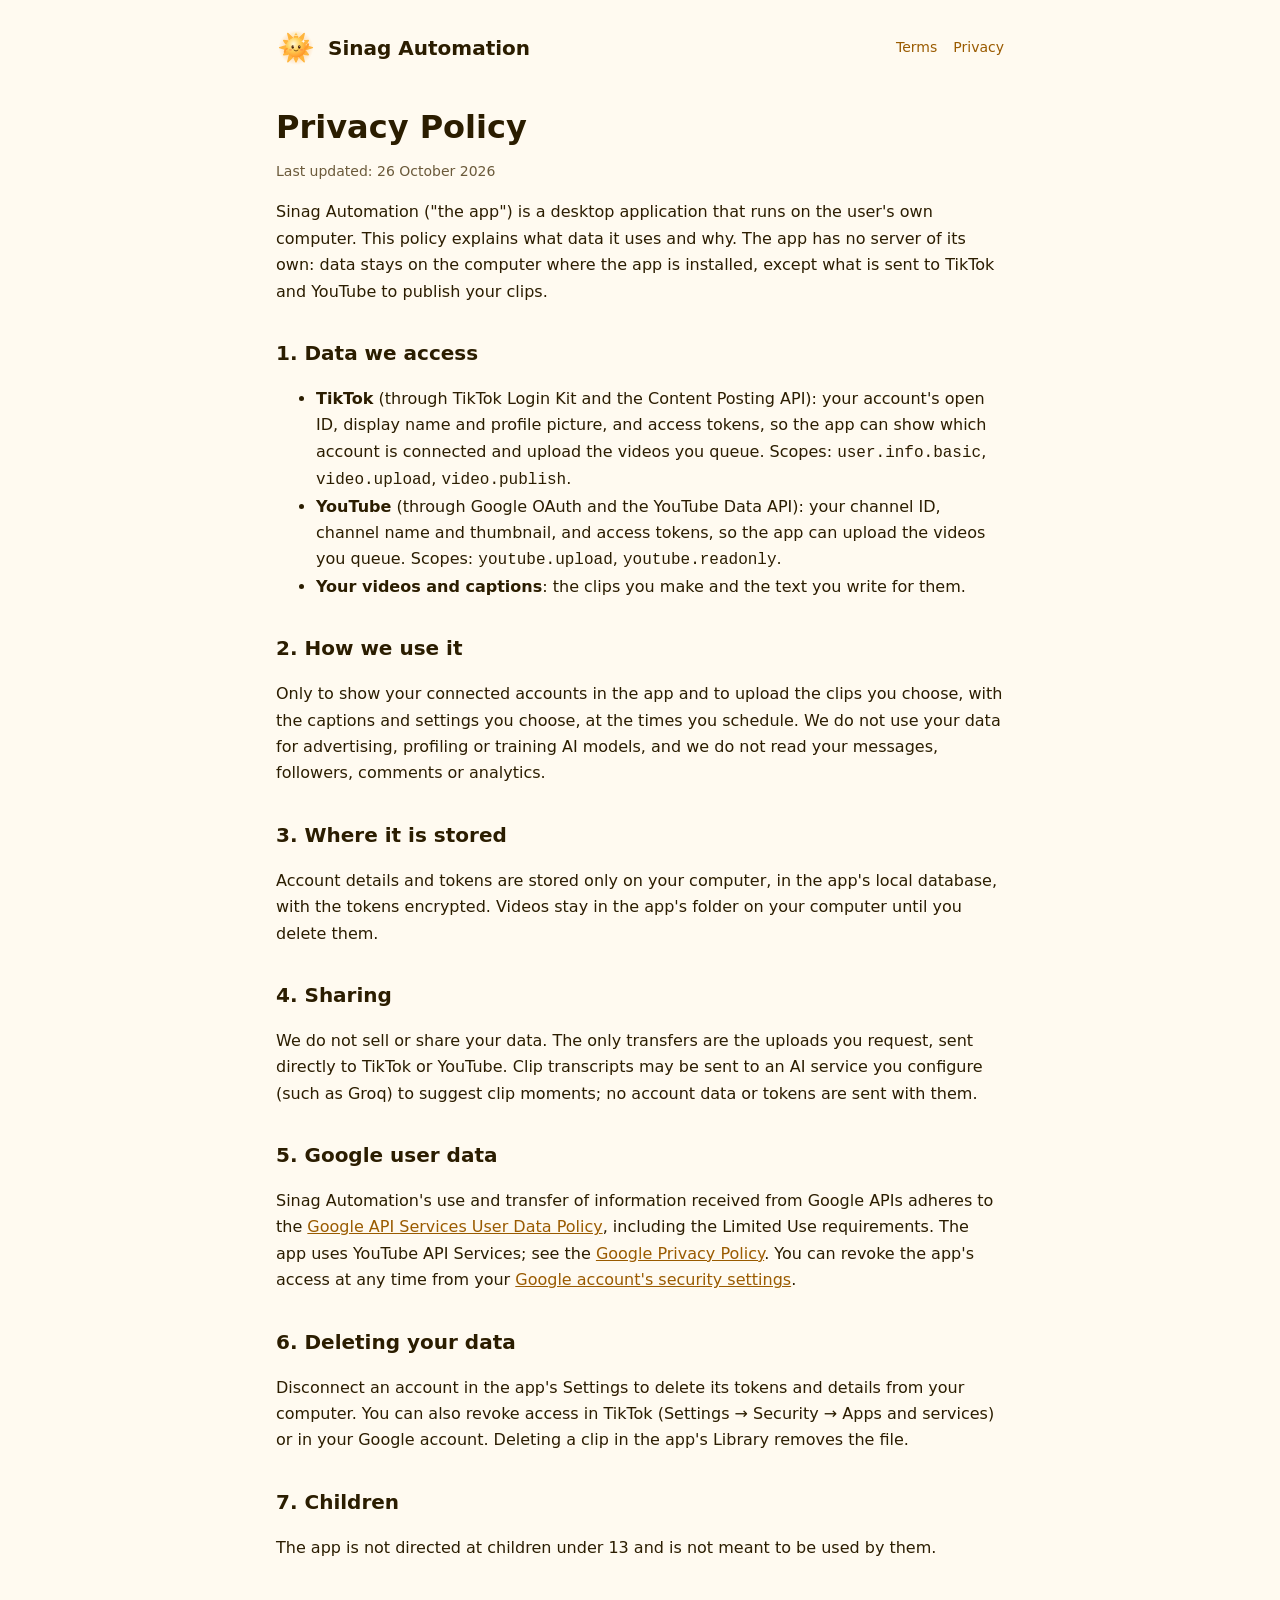
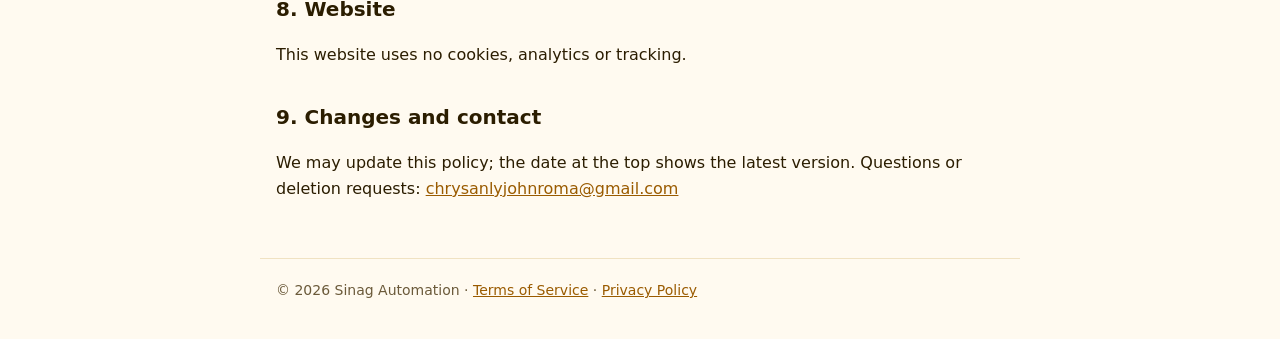
==== privacy.html/index.html @ 179d9f50 "Serve privacy.html/ and terms.html/ as folders so TikTok's URL-prefix verification files sit under t" ====
<!doctype html>
<html lang="en">
<head>
<meta charset="utf-8">
<meta name="viewport" content="width=device-width, initial-scale=1">
<title>Privacy Policy · Sinag Automation</title>
<link rel="icon" href="../sinag.svg" type="image/svg+xml">
<link rel="stylesheet" href="../style.css">
</head>
<body>
<header>
  <img src="../sinag.svg" alt="" width="40" height="40">
  <a href="../">Sinag Automation</a>
  <nav><a href="../terms.html/">Terms</a><a href="../privacy.html/">Privacy</a></nav>
</header>
<main>
  <h1>Privacy Policy</h1>
  <p class="muted">Last updated: 26 October 2026</p>

  <p>Sinag Automation ("the app") is a desktop application that runs on the user's own computer. This
  policy explains what data it uses and why. The app has no server of its own: data stays on the
  computer where the app is installed, except what is sent to TikTok and YouTube to publish your clips.</p>

  <h2>1. Data we access</h2>
  <ul>
    <li><b>TikTok</b> (through TikTok Login Kit and the Content Posting API): your account's open ID,
    display name and profile picture, and access tokens, so the app can show which account is connected
    and upload the videos you queue. Scopes: <code>user.info.basic</code>, <code>video.upload</code>,
    <code>video.publish</code>.</li>
    <li><b>YouTube</b> (through Google OAuth and the YouTube Data API): your channel ID, channel name
    and thumbnail, and access tokens, so the app can upload the videos you queue. Scopes:
    <code>youtube.upload</code>, <code>youtube.readonly</code>.</li>
    <li><b>Your videos and captions</b>: the clips you make and the text you write for them.</li>
  </ul>

  <h2>2. How we use it</h2>
  <p>Only to show your connected accounts in the app and to upload the clips you choose, with the
  captions and settings you choose, at the times you schedule. We do not use your data for advertising,
  profiling or training AI models, and we do not read your messages, followers, comments or analytics.</p>

  <h2>3. Where it is stored</h2>
  <p>Account details and tokens are stored only on your computer, in the app's local database, with the
  tokens encrypted. Videos stay in the app's folder on your computer until you delete them.</p>

  <h2>4. Sharing</h2>
  <p>We do not sell or share your data. The only transfers are the uploads you request, sent directly to
  TikTok or YouTube. Clip transcripts may be sent to an AI service you configure (such as Groq) to suggest
  clip moments; no account data or tokens are sent with them.</p>

  <h2>5. Google user data</h2>
  <p>Sinag Automation's use and transfer of information received from Google APIs adheres to the
  <a href="https://developers.google.com/terms/api-services-user-data-policy">Google API Services User
  Data Policy</a>, including the Limited Use requirements. The app uses YouTube API Services; see the
  <a href="https://policies.google.com/privacy">Google Privacy Policy</a>. You can revoke the app's access
  at any time from your <a href="https://myaccount.google.com/permissions">Google account's security
  settings</a>.</p>

  <h2>6. Deleting your data</h2>
  <p>Disconnect an account in the app's Settings to delete its tokens and details from your computer.
  You can also revoke access in TikTok (Settings → Security → Apps and services) or in your Google
  account. Deleting a clip in the app's Library removes the file.</p>

  <h2>7. Children</h2>
  <p>The app is not directed at children under 13 and is not meant to be used by them.</p>

  <h2>8. Website</h2>
  <p>This website uses no cookies, analytics or tracking.</p>

  <h2>9. Changes and contact</h2>
  <p>We may update this policy; the date at the top shows the latest version. Questions or deletion
  requests: <a href="mailto:chrysanlyjohnroma@gmail.com">chrysanlyjohnroma@gmail.com</a></p>
</main>
<footer>© 2026 Sinag Automation · <a href="../terms.html/">Terms of Service</a> · <a href="../privacy.html/">Privacy Policy</a></footer>
</body>
</html>
---- style.css ----
:root { --bg:#fffaf0; --ink:#2b1d00; --muted:#6b5a3a; --gold:#f2a516; --line:#f0e2c2; --link:#9a5b00; }
@media (prefers-color-scheme: dark) { :root { --bg:#17130a; --ink:#f5ecd8; --muted:#bfae8a; --line:#3a2f17; --link:#f5b740; } }
* { box-sizing:border-box; }
body { margin:0; background:var(--bg); color:var(--ink); font:16px/1.65 system-ui, -apple-system, "Segoe UI", sans-serif; }
main, header, footer { max-width:760px; margin:0 auto; padding:0 16px; }
header { display:flex; align-items:center; gap:12px; padding-top:28px; }
header a { color:var(--ink); text-decoration:none; font-weight:700; font-size:20px; }
nav { margin-left:auto; display:flex; gap:16px; font-size:14px; }
nav a { font-weight:500; font-size:14px; color:var(--link); }
h1 { font-size:32px; line-height:1.2; margin:40px 0 8px; }
h2 { font-size:20px; margin:32px 0 8px; }
p, li { color:var(--ink); }
.muted { color:var(--muted); font-size:14px; }
a { color:var(--link); }
.card { border:1px solid var(--line); border-radius:14px; padding:16px 20px; margin:24px 0; }
footer { border-top:1px solid var(--line); margin-top:56px; padding:20px 16px 40px; font-size:14px; color:var(--muted); }
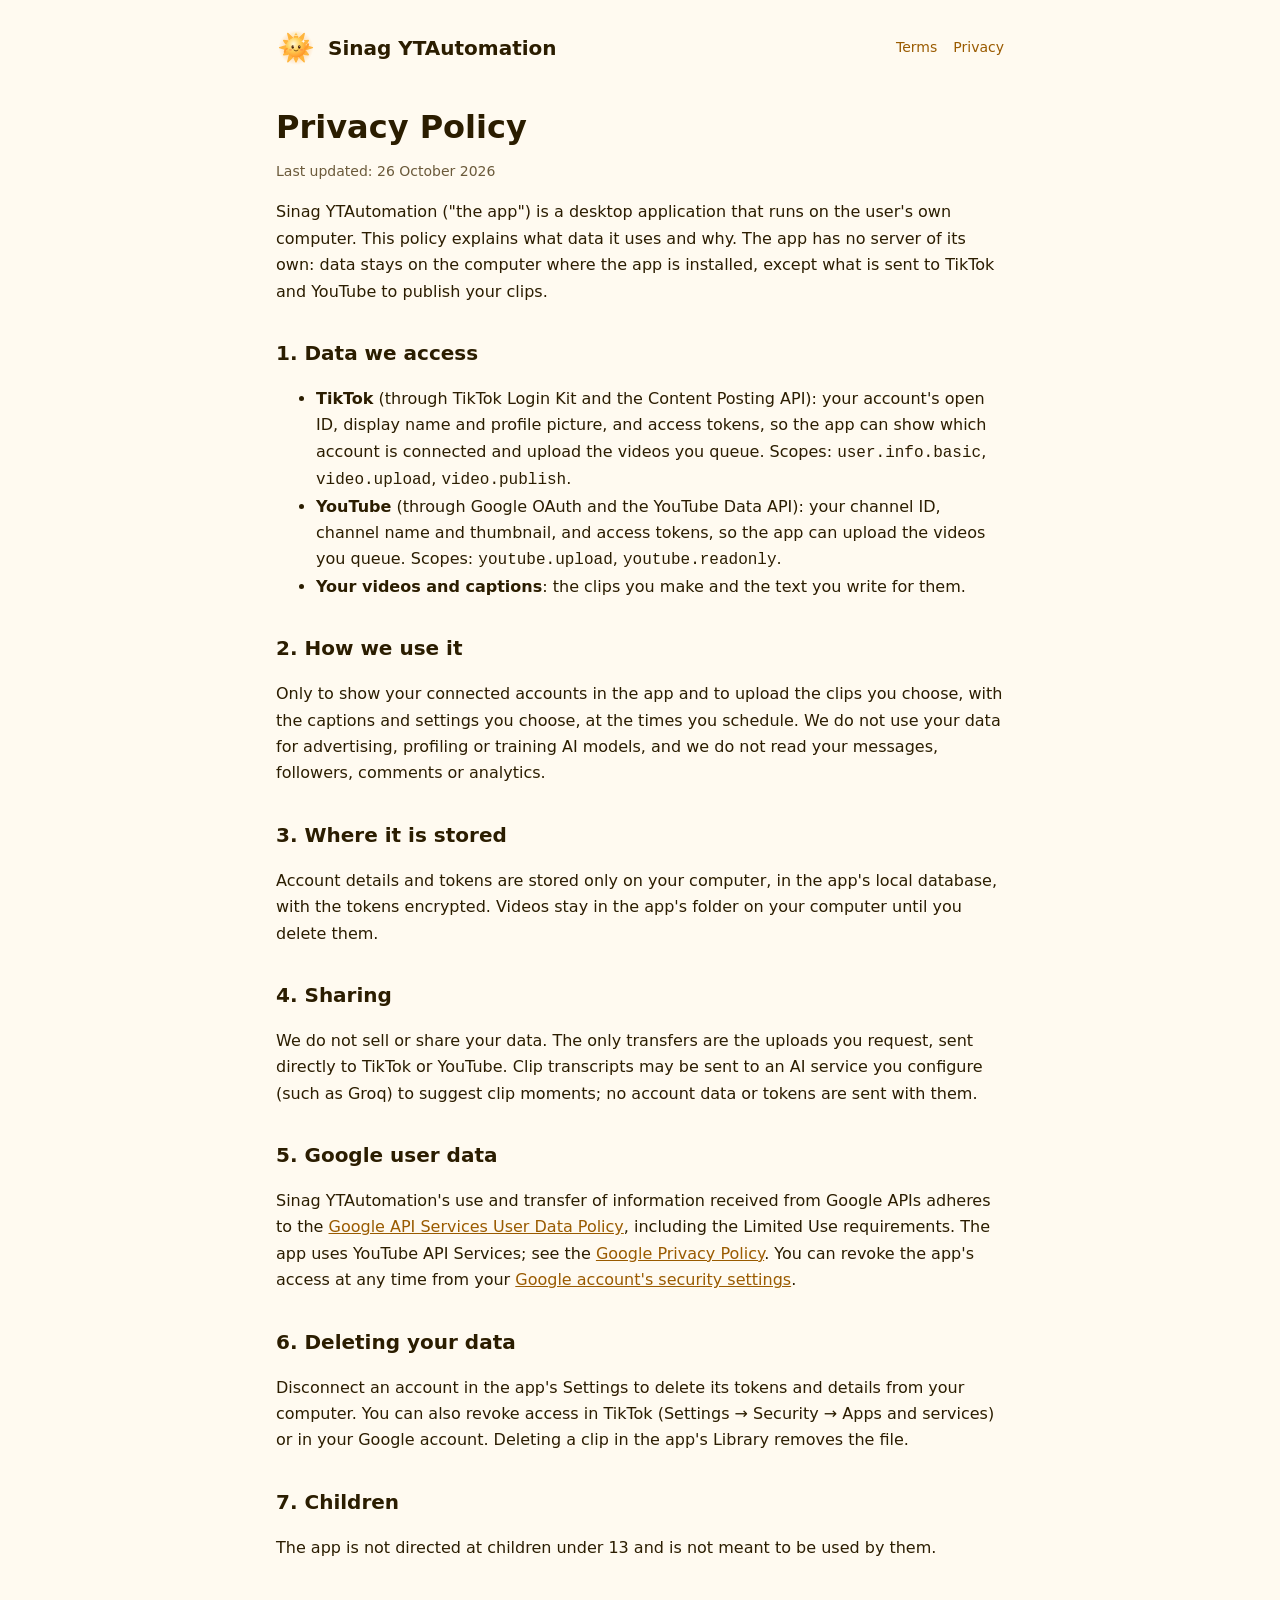
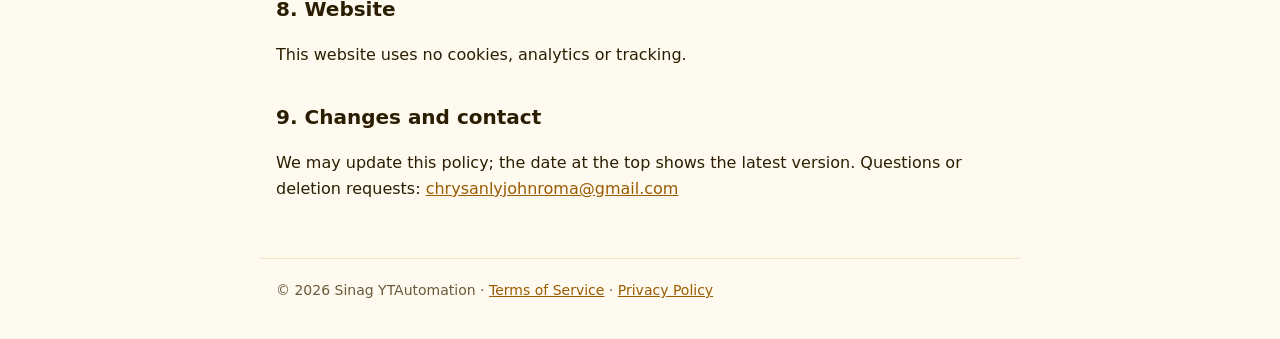
==== commit 74a73bdc: "Rename to Sinag YTAutomation; add the https TikTok sign-in bridge (forwards only to 127.0.0.1:47380)" ====
--- a/privacy.html/index.html
+++ b/privacy.html/index.html
@@ -3,21 +3,21 @@
 <head>
 <meta charset="utf-8">
 <meta name="viewport" content="width=device-width, initial-scale=1">
-<title>Privacy Policy · Sinag Automation</title>
+<title>Privacy Policy · Sinag YTAutomation</title>
 <link rel="icon" href="../sinag.svg" type="image/svg+xml">
 <link rel="stylesheet" href="../style.css">
 </head>
 <body>
 <header>
   <img src="../sinag.svg" alt="" width="40" height="40">
-  <a href="../">Sinag Automation</a>
+  <a href="../">Sinag YTAutomation</a>
   <nav><a href="../terms.html/">Terms</a><a href="../privacy.html/">Privacy</a></nav>
 </header>
 <main>
   <h1>Privacy Policy</h1>
   <p class="muted">Last updated: 26 October 2026</p>
 
-  <p>Sinag Automation ("the app") is a desktop application that runs on the user's own computer. This
+  <p>Sinag YTAutomation ("the app") is a desktop application that runs on the user's own computer. This
   policy explains what data it uses and why. The app has no server of its own: data stays on the
   computer where the app is installed, except what is sent to TikTok and YouTube to publish your clips.</p>
 
@@ -48,7 +48,7 @@
   clip moments; no account data or tokens are sent with them.</p>
 
   <h2>5. Google user data</h2>
-  <p>Sinag Automation's use and transfer of information received from Google APIs adheres to the
+  <p>Sinag YTAutomation's use and transfer of information received from Google APIs adheres to the
   <a href="https://developers.google.com/terms/api-services-user-data-policy">Google API Services User
   Data Policy</a>, including the Limited Use requirements. The app uses YouTube API Services; see the
   <a href="https://policies.google.com/privacy">Google Privacy Policy</a>. You can revoke the app's access
@@ -70,6 +70,6 @@
   <p>We may update this policy; the date at the top shows the latest version. Questions or deletion
   requests: <a href="mailto:chrysanlyjohnroma@gmail.com">chrysanlyjohnroma@gmail.com</a></p>
 </main>
-<footer>© 2026 Sinag Automation · <a href="../terms.html/">Terms of Service</a> · <a href="../privacy.html/">Privacy Policy</a></footer>
+<footer>© 2026 Sinag YTAutomation · <a href="../terms.html/">Terms of Service</a> · <a href="../privacy.html/">Privacy Policy</a></footer>
 </body>
 </html>
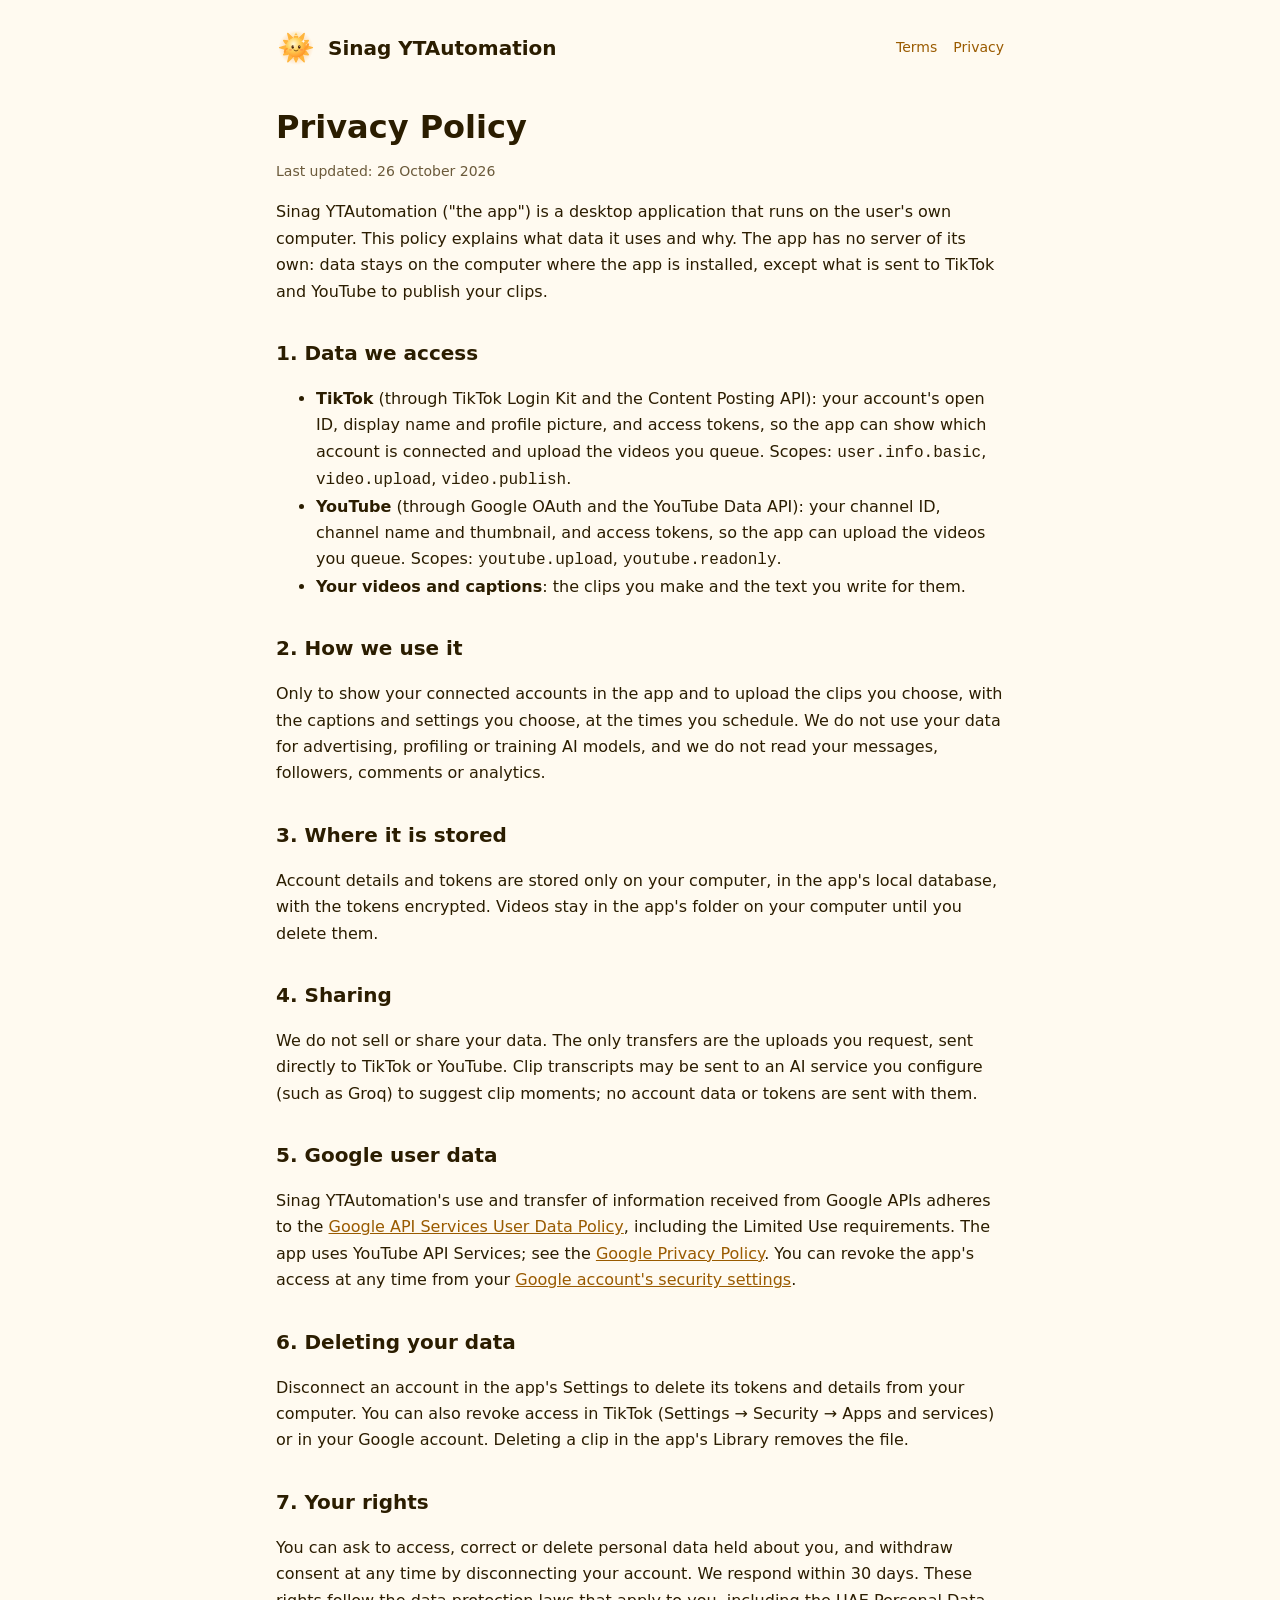
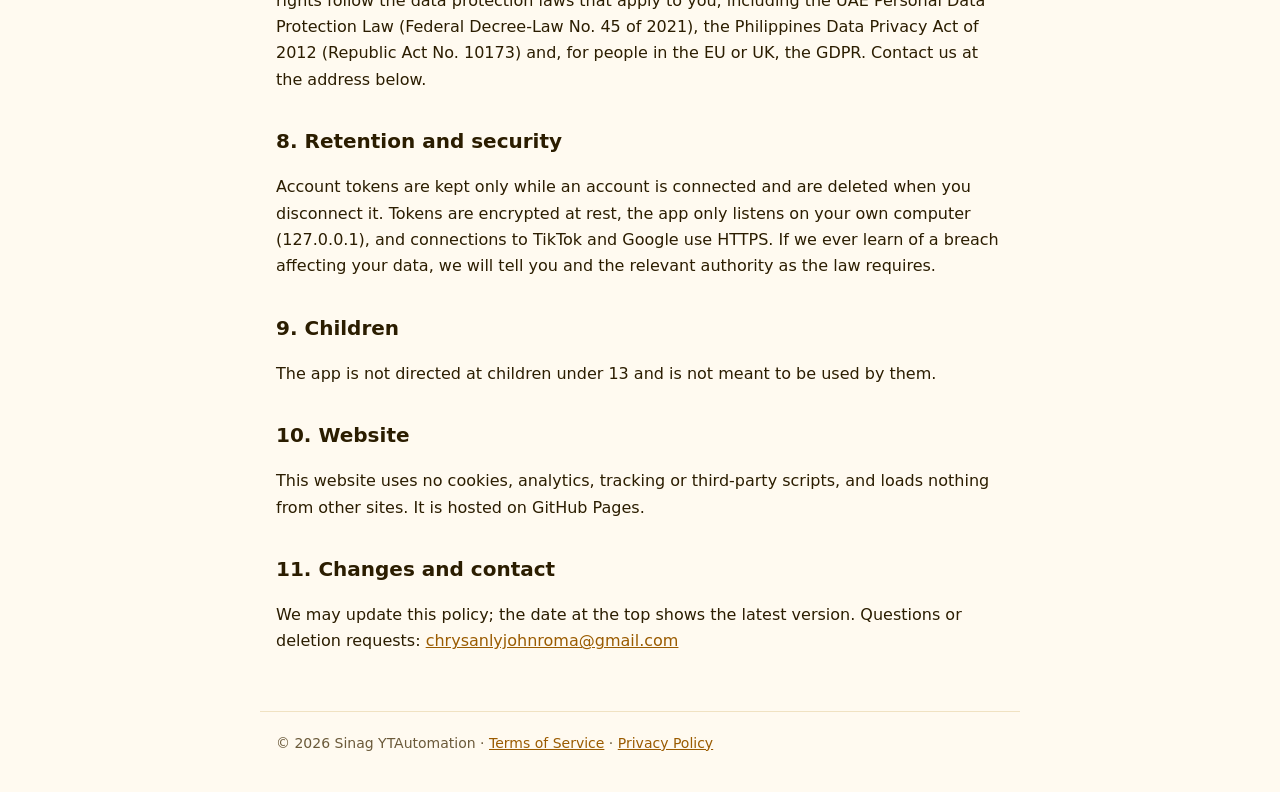
==== commit ea471ebe: "Security and law: CSP and no-referrer on every page, bridge script external, data-rights and retenti" ====
--- a/privacy.html/index.html
+++ b/privacy.html/index.html
@@ -3,6 +3,8 @@
 <head>
 <meta charset="utf-8">
 <meta name="viewport" content="width=device-width, initial-scale=1">
+<meta http-equiv="Content-Security-Policy" content="default-src 'none'; style-src 'self'; img-src 'self'; base-uri 'none'; form-action 'none'">
+<meta name="referrer" content="no-referrer">
 <title>Privacy Policy · Sinag YTAutomation</title>
 <link rel="icon" href="../sinag.svg" type="image/svg+xml">
 <link rel="stylesheet" href="../style.css">
@@ -60,13 +62,26 @@
   You can also revoke access in TikTok (Settings → Security → Apps and services) or in your Google
   account. Deleting a clip in the app's Library removes the file.</p>
 
-  <h2>7. Children</h2>
+  <h2>7. Your rights</h2>
+  <p>You can ask to access, correct or delete personal data held about you, and withdraw consent at any
+  time by disconnecting your account. We respond within 30 days. These rights follow the data
+  protection laws that apply to you, including the UAE Personal Data Protection Law (Federal
+  Decree-Law No. 45 of 2021), the Philippines Data Privacy Act of 2012 (Republic Act No. 10173) and,
+  for people in the EU or UK, the GDPR. Contact us at the address below.</p>
+
+  <h2>8. Retention and security</h2>
+  <p>Account tokens are kept only while an account is connected and are deleted when you disconnect it.
+  Tokens are encrypted at rest, the app only listens on your own computer (127.0.0.1), and connections
+  to TikTok and Google use HTTPS. If we ever learn of a breach affecting your data, we will tell you
+  and the relevant authority as the law requires.</p>
+
+  <h2>9. Children</h2>
   <p>The app is not directed at children under 13 and is not meant to be used by them.</p>
 
-  <h2>8. Website</h2>
-  <p>This website uses no cookies, analytics or tracking.</p>
+  <h2>10. Website</h2>
+  <p>This website uses no cookies, analytics, tracking or third-party scripts, and loads nothing from other sites. It is hosted on GitHub Pages.</p>
 
-  <h2>9. Changes and contact</h2>
+  <h2>11. Changes and contact</h2>
   <p>We may update this policy; the date at the top shows the latest version. Questions or deletion
   requests: <a href="mailto:chrysanlyjohnroma@gmail.com">chrysanlyjohnroma@gmail.com</a></p>
 </main>
